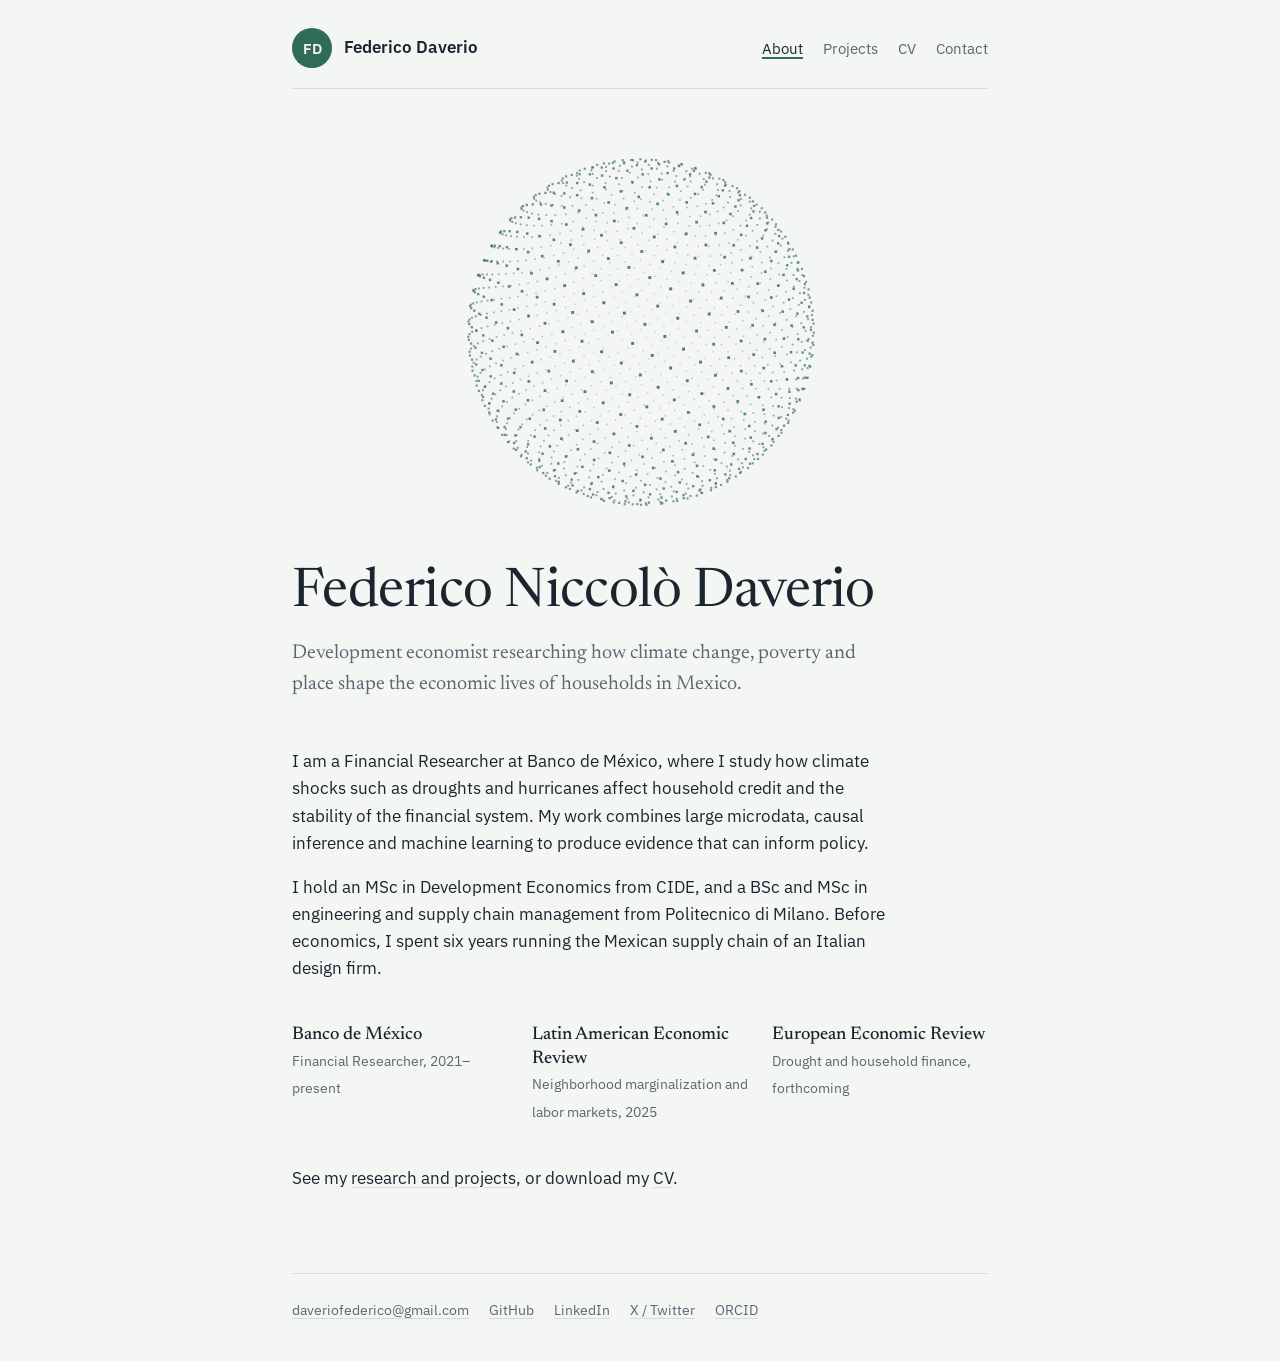
==== index.html @ f8f7b12d "Add files via upload" ====
<!doctype html><html lang="en"><head><meta charset="utf-8"><meta name="viewport" content="width=device-width, initial-scale=1">
<link rel="preconnect" href="https://fonts.googleapis.com"><link rel="preconnect" href="https://fonts.gstatic.com" crossorigin>
<link href="https://fonts.googleapis.com/css2?family=IBM+Plex+Sans:wght@400;500;600&family=Newsreader:opsz,wght@6..72,400;6..72,500&display=swap" rel="stylesheet">
<link rel="stylesheet" href="style.css">
<title>Federico Daverio · Development economist</title>
<meta name="description" content="Development economist at Banco de México researching climate change, poverty, labor markets and financial inclusion in Mexico.">
</head><body><div class="wrap">
<header>
  <a class="brand" href="index.html"><span class="avatar" aria-hidden="true">FD</span>Federico Daverio</a>
  <nav aria-label="Main">
    <a href="index.html" aria-current="page">About</a>
    <a href="projects.html">Projects</a>
    <a href="Federico_Daverio_CV.pdf">CV</a>
    <a href="mailto:daveriofederico@gmail.com">Contact</a>
  </nav>
</header>
<main class="about">
  <canvas id="hero" tabindex="0" role="img" aria-label="Rotating particle shape. Click or press Enter to change its form."></canvas>
  <h1>Federico Niccolò Daverio</h1>
  <p class="lede">Development economist researching how climate change, poverty and place shape the economic lives of households in Mexico.</p>
  <p>I am a Financial Researcher at Banco de México, where I study how climate shocks such as droughts and hurricanes affect household credit and the stability of the financial system. My work combines large microdata, causal inference and machine learning to produce evidence that can inform policy.</p>
  <p>I hold an MSc in Development Economics from CIDE, and a BSc and MSc in engineering and supply chain management from Politecnico di Milano. Before economics, I spent six years running the Mexican supply chain of an Italian design firm.</p>
  <ul class="facts">
    <li><strong>Banco de México</strong><span>Financial Researcher, 2021–present</span></li>
    <li><strong>Latin American Economic Review</strong><span>Neighborhood marginalization and labor markets, 2025</span></li>
    <li><strong>European Economic Review</strong><span>Drought and household finance, forthcoming</span></li>
  </ul>
  <p>See my <a href="projects.html">research and projects</a>, or download my <a href="Federico_Daverio_CV.pdf">CV</a>.</p>
</main>
<footer>
  <a href="mailto:daveriofederico@gmail.com">daveriofederico@gmail.com</a>
  <a href="https://github.com/FedericoDaverio">GitHub</a>
  <a href="https://www.linkedin.com/in/federicodaverio">LinkedIn</a>
  <a href="https://twitter.com/FedeDave1">X / Twitter</a>
  <a href="https://orcid.org/0000-0002-7881-6208">ORCID</a>
</footer>
</div><script src="hero.js"></script></body></html>
---- style.css ----
:root{
  --paper:#F4F6F3; --ink:#1B2530; --muted:#5B6672; --rule:#D5DBD6;
  --agave:#2F6B57; --ochre:#9A6A1E;
  --serif:"Newsreader",Georgia,"Times New Roman",serif;
  --sans:"IBM Plex Sans",system-ui,-apple-system,"Segoe UI",sans-serif;
}
@media (prefers-color-scheme:dark){
  :root{--paper:#141B21;--ink:#E6EAE7;--muted:#9AA5AE;--rule:#2C3640;--agave:#7FBFA6;--ochre:#D9A85A}
}
*{box-sizing:border-box}
html{-webkit-text-size-adjust:100%}
body{margin:0;background:var(--paper);color:var(--ink);font:17px/1.6 var(--sans)}
a{color:inherit;text-decoration-color:var(--rule);text-underline-offset:3px}
a:hover{color:var(--agave);text-decoration-color:currentColor}
:focus-visible{outline:2px solid var(--agave);outline-offset:3px;border-radius:2px}
.wrap{max-width:46rem;margin:0 auto;padding:0 1.25rem}

header{display:flex;flex-wrap:wrap;align-items:center;justify-content:space-between;gap:1rem;padding:1.75rem 0 1.25rem;border-bottom:1px solid var(--rule)}
.brand{display:flex;align-items:center;gap:.75rem;text-decoration:none;font-weight:600}
.avatar{width:40px;height:40px;border-radius:50%;object-fit:cover;background:var(--agave);color:var(--paper);display:grid;place-items:center;font:600 15px var(--sans)}
nav{display:flex;gap:1.25rem;font-size:.95rem}
nav a{text-decoration:none;color:var(--muted)}
nav a[aria-current="page"]{color:var(--ink);text-decoration:underline;text-decoration-color:var(--agave);text-decoration-thickness:2px}

main{padding:3rem 0 4rem}
h1{font:400 clamp(2.4rem,6vw,3.4rem)/1.05 var(--serif);margin:0 0 1rem;letter-spacing:-.01em}
.lede{font:400 1.25rem/1.55 var(--serif);color:var(--muted);max-width:36rem;margin:0 0 3rem}
h2{font:600 .95rem/1.3 var(--sans);color:var(--agave);margin:3rem 0 .25rem;padding-bottom:.5rem;border-bottom:1px solid var(--rule)}

.item{display:grid;grid-template-columns:5.5rem 1fr;gap:1.25rem;padding:1.4rem 0;border-bottom:1px solid var(--rule)}
.year{color:var(--muted);font-size:.9rem;padding-top:.3rem;font-variant-numeric:tabular-nums}
.item h3{font:500 1.3rem/1.3 var(--serif);margin:0 0 .3rem}
.item h3 a{text-decoration:none}
.item h3 a:hover{text-decoration:underline}
.where{font-size:.9rem;color:var(--ochre);margin:0 0 .5rem}
.item p{margin:0;color:var(--ink)}
.tags{display:flex;flex-wrap:wrap;gap:.4rem;margin:.75rem 0 0;padding:0;list-style:none}
.tags li{font-size:.8rem;color:var(--muted);border:1px solid var(--rule);border-radius:999px;padding:.05rem .6rem}
.links{margin-top:.6rem;font-size:.9rem;display:flex;gap:1rem}

.about p{max-width:38rem}
.facts{display:grid;grid-template-columns:repeat(auto-fit,minmax(13rem,1fr));gap:1.5rem;margin:2.5rem 0;padding:0;list-style:none}
.facts strong{display:block;font:500 1.15rem/1.3 var(--serif)}
.facts span{color:var(--muted);font-size:.9rem}

footer{border-top:1px solid var(--rule);padding:1.5rem 0 2.5rem;font-size:.9rem;color:var(--muted);display:flex;flex-wrap:wrap;gap:1.25rem}

@media (max-width:560px){
  .item{grid-template-columns:1fr;gap:.25rem}
  body{font-size:16px}
}

#hero{display:block;width:100%;height:clamp(260px,45vw,420px);margin:-1rem 0 1.5rem;cursor:grab;touch-action:none}
#hero:active{cursor:grabbing}
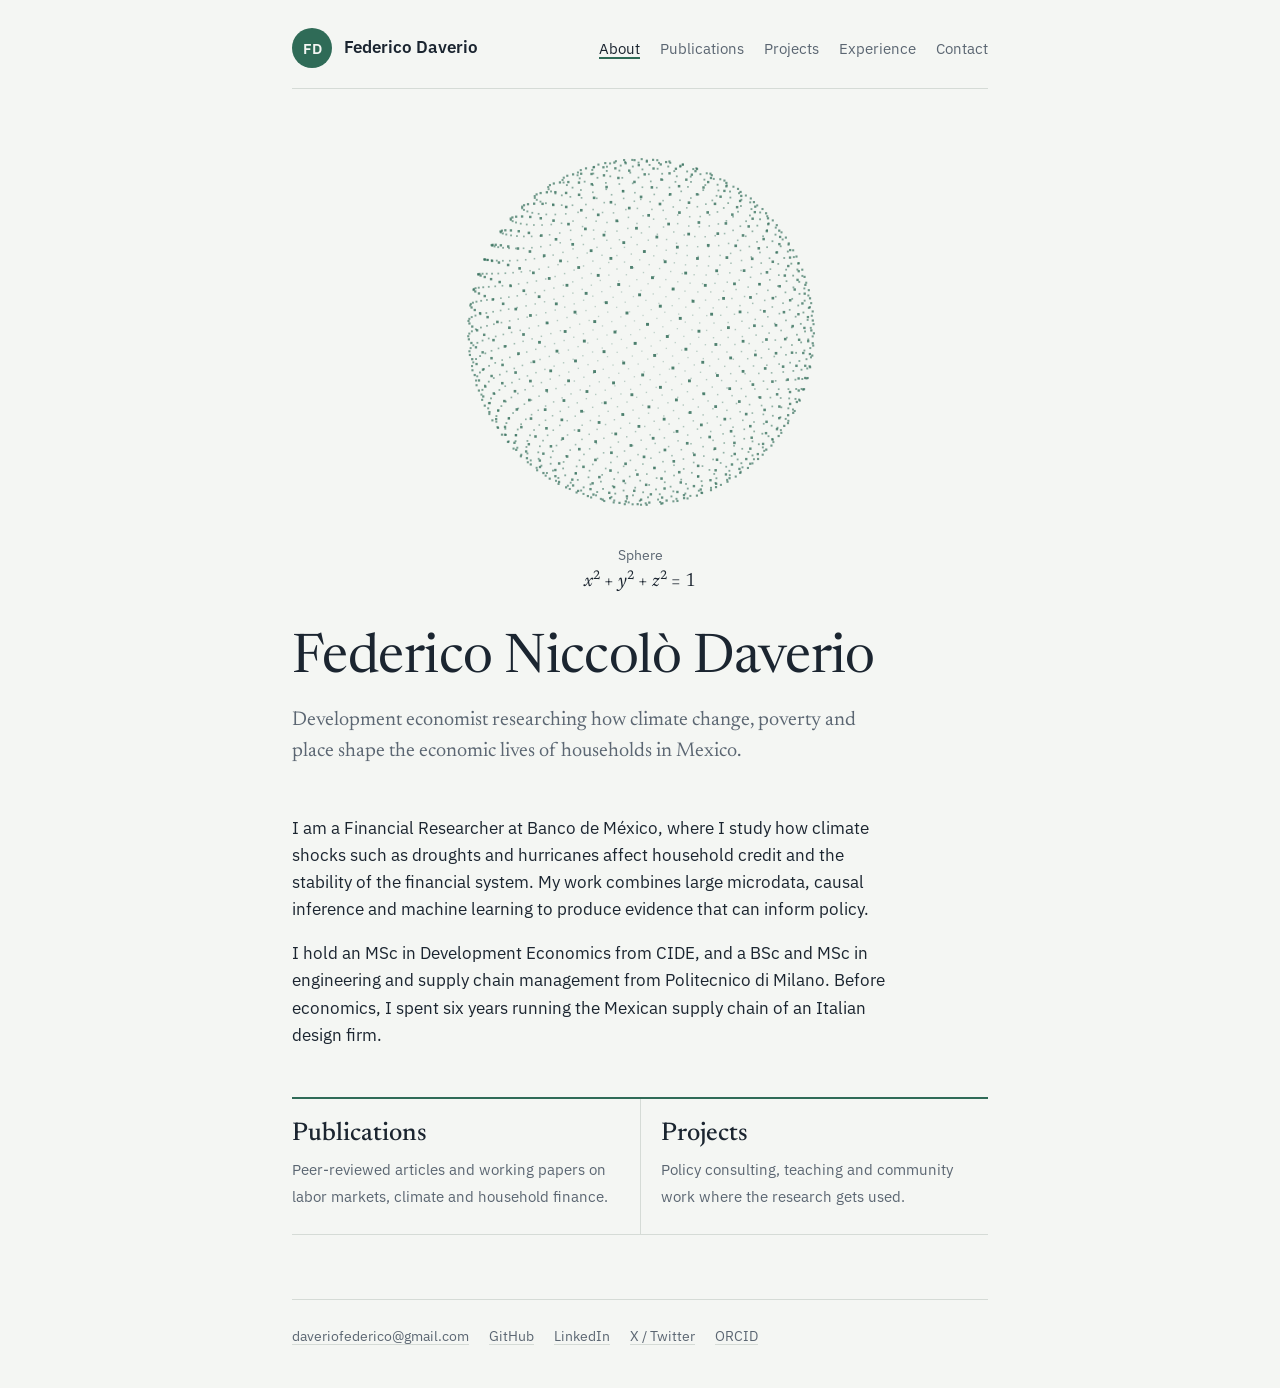
==== commit d11a036e: "Add files via upload" ====
--- a/index.html
+++ b/index.html
@@ -1,31 +1,30 @@
 <!doctype html><html lang="en"><head><meta charset="utf-8"><meta name="viewport" content="width=device-width, initial-scale=1">
 <link rel="preconnect" href="https://fonts.googleapis.com"><link rel="preconnect" href="https://fonts.gstatic.com" crossorigin>
-<link href="https://fonts.googleapis.com/css2?family=IBM+Plex+Sans:wght@400;500;600&family=Newsreader:opsz,wght@6..72,400;6..72,500&display=swap" rel="stylesheet">
-<link rel="stylesheet" href="style.css">
-<title>Federico Daverio · Development economist</title>
-<meta name="description" content="Development economist at Banco de México researching climate change, poverty, labor markets and financial inclusion in Mexico.">
-</head><body><div class="wrap">
+<link href="https://fonts.googleapis.com/css2?family=IBM+Plex+Sans:wght@400;500;600&family=Newsreader:ital,opsz,wght@0,6..72,400;0,6..72,500;1,6..72,400&display=swap" rel="stylesheet">
+<link rel="stylesheet" href="style.css"><title>Federico Daverio · Development economist</title><meta name="description" content="Development economist researching climate change, poverty, labor markets and financial inclusion in Mexico."></head><body><div class="wrap">
 <header>
   <a class="brand" href="index.html"><span class="avatar" aria-hidden="true">FD</span>Federico Daverio</a>
   <nav aria-label="Main">
     <a href="index.html" aria-current="page">About</a>
+    <a href="publications.html">Publications</a>
     <a href="projects.html">Projects</a>
-    <a href="Federico_Daverio_CV.pdf">CV</a>
+    <a href="experience.html">Experience</a>
     <a href="mailto:daveriofederico@gmail.com">Contact</a>
   </nav>
 </header>
 <main class="about">
-  <canvas id="hero" tabindex="0" role="img" aria-label="Rotating particle shape. Click or press Enter to change its form."></canvas>
+  <figure class="hero">
+    <canvas id="hero" tabindex="0" role="img" aria-label="Rotating particle shape. Click or press Enter to change its form."></canvas>
+    <figcaption aria-live="polite"><span id="shape-name">Sphere</span><span id="shape-eq" class="eq"><i>x</i><sup>2</sup> + <i>y</i><sup>2</sup> + <i>z</i><sup>2</sup> = 1</span></figcaption>
+  </figure>
   <h1>Federico Niccolò Daverio</h1>
   <p class="lede">Development economist researching how climate change, poverty and place shape the economic lives of households in Mexico.</p>
   <p>I am a Financial Researcher at Banco de México, where I study how climate shocks such as droughts and hurricanes affect household credit and the stability of the financial system. My work combines large microdata, causal inference and machine learning to produce evidence that can inform policy.</p>
   <p>I hold an MSc in Development Economics from CIDE, and a BSc and MSc in engineering and supply chain management from Politecnico di Milano. Before economics, I spent six years running the Mexican supply chain of an Italian design firm.</p>
-  <ul class="facts">
-    <li><strong>Banco de México</strong><span>Financial Researcher, 2021–present</span></li>
-    <li><strong>Latin American Economic Review</strong><span>Neighborhood marginalization and labor markets, 2025</span></li>
-    <li><strong>European Economic Review</strong><span>Drought and household finance, forthcoming</span></li>
-  </ul>
-  <p>See my <a href="projects.html">research and projects</a>, or download my <a href="Federico_Daverio_CV.pdf">CV</a>.</p>
+  <div class="doors">
+    <a href="publications.html"><strong>Publications</strong><span>Peer-reviewed articles and working papers on labor markets, climate and household finance.</span></a>
+    <a href="projects.html"><strong>Projects</strong><span>Policy consulting, teaching and community work where the research gets used.</span></a>
+  </div>
 </main>
 <footer>
   <a href="mailto:daveriofederico@gmail.com">daveriofederico@gmail.com</a>
@@ -33,5 +32,6 @@
   <a href="https://www.linkedin.com/in/federicodaverio">LinkedIn</a>
   <a href="https://twitter.com/FedeDave1">X / Twitter</a>
   <a href="https://orcid.org/0000-0002-7881-6208">ORCID</a>
-</footer>
-</div><script src="hero.js"></script></body></html>
+</footer></div>
+<script src="hero.js"></script>
+</body></html>
--- a/style.css
+++ b/style.css
@@ -52,3 +52,28 @@
 
 #hero{display:block;width:100%;height:clamp(260px,45vw,420px);margin:-1rem 0 1.5rem;cursor:grab;touch-action:none}
 #hero:active{cursor:grabbing}
+
+.hero{margin:0 0 2rem}
+.hero #hero{margin:-1rem 0 .25rem}
+.hero figcaption{display:flex;flex-direction:column;align-items:center;gap:.15rem;text-align:center;min-height:3.4rem}
+#shape-name{font-size:.85rem;color:var(--muted)}
+.eq{font:400 1.2rem/1.4 var(--serif);color:var(--ink)}
+.eq sup{font-size:.65em;line-height:0}
+.ov{text-decoration:overline}
+
+.doors{display:grid;grid-template-columns:repeat(auto-fit,minmax(15rem,1fr));gap:0;margin:3rem 0 0;border-top:2px solid var(--agave)}
+.doors a{display:block;padding:1.25rem 1.25rem 1.5rem 0;text-decoration:none;border-bottom:1px solid var(--rule)}
+.doors a+a{padding-left:1.25rem;border-left:1px solid var(--rule)}
+.doors strong{display:block;font:500 1.6rem/1.2 var(--serif);margin-bottom:.4rem}
+.doors span{color:var(--muted);font-size:.95rem}
+.doors a:hover strong{color:var(--agave)}
+@media (max-width:560px){.doors a+a{padding-left:0;border-left:0}}
+
+.skills{display:grid;grid-template-columns:7rem 1fr;gap:.75rem 1.25rem;margin:1.25rem 0 0}
+.skills dt{color:var(--muted);font-size:.9rem;padding-top:.1rem}
+.skills dd{margin:0}
+@media (max-width:560px){.skills{grid-template-columns:1fr;gap:.1rem}.skills dd{margin-bottom:.75rem}}
+
+.download{margin:3rem 0 0}
+.download a{display:inline-block;font-weight:600;color:var(--paper);background:var(--agave);padding:.7rem 1.2rem;border-radius:4px;text-decoration:none}
+.download a:hover{color:var(--paper);filter:brightness(1.1)}
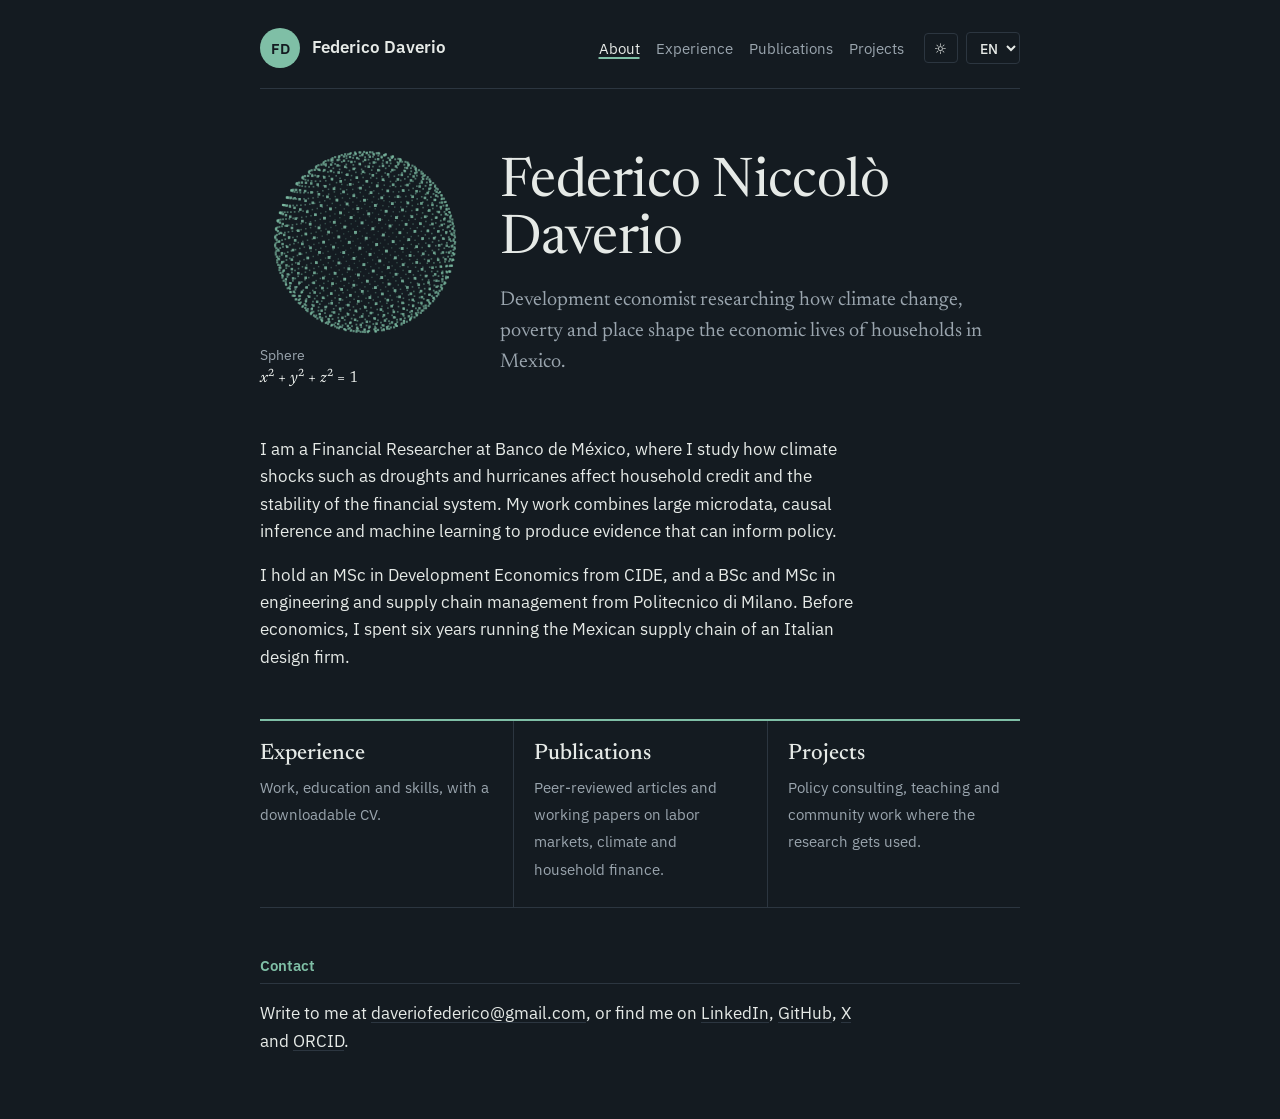
==== commit 85f7d704: "Add files via upload" ====
--- a/index.html
+++ b/index.html
@@ -1,37 +1,43 @@
 <!doctype html><html lang="en"><head><meta charset="utf-8"><meta name="viewport" content="width=device-width, initial-scale=1">
+<script>(function(){try{var t=localStorage.getItem('theme')||'dark';document.documentElement.dataset.theme=t;}catch(e){document.documentElement.dataset.theme='dark';}})();</script>
 <link rel="preconnect" href="https://fonts.googleapis.com"><link rel="preconnect" href="https://fonts.gstatic.com" crossorigin>
 <link href="https://fonts.googleapis.com/css2?family=IBM+Plex+Sans:wght@400;500;600&family=Newsreader:ital,opsz,wght@0,6..72,400;0,6..72,500;1,6..72,400&display=swap" rel="stylesheet">
 <link rel="stylesheet" href="style.css"><title>Federico Daverio · Development economist</title><meta name="description" content="Development economist researching climate change, poverty, labor markets and financial inclusion in Mexico."></head><body><div class="wrap">
 <header>
   <a class="brand" href="index.html"><span class="avatar" aria-hidden="true">FD</span>Federico Daverio</a>
   <nav aria-label="Main">
-    <a href="index.html" aria-current="page">About</a>
-    <a href="publications.html">Publications</a>
-    <a href="projects.html">Projects</a>
-    <a href="experience.html">Experience</a>
-    <a href="mailto:daveriofederico@gmail.com">Contact</a>
+    <a href="index.html" data-i18n="nav.about" aria-current="page">About</a>
+    <a href="experience.html" data-i18n="nav.exp">Experience</a>
+    <a href="publications.html" data-i18n="nav.pub">Publications</a>
+    <a href="projects.html" data-i18n="nav.proj">Projects</a>
   </nav>
+  <div class="controls">
+    <button type="button" id="theme-toggle" aria-label="Light mode" title="Light mode">&#9788;</button>
+    <label class="sr" for="lang">Language</label>
+    <select id="lang" aria-label="Language"><option value="en">EN</option><option value="es">ES</option><option value="it">IT</option></select>
+  </div>
 </header>
 <main class="about">
-  <figure class="hero">
-    <canvas id="hero" tabindex="0" role="img" aria-label="Rotating particle shape. Click or press Enter to change its form."></canvas>
-    <figcaption aria-live="polite"><span id="shape-name">Sphere</span><span id="shape-eq" class="eq"><i>x</i><sup>2</sup> + <i>y</i><sup>2</sup> + <i>z</i><sup>2</sup> = 1</span></figcaption>
-  </figure>
-  <h1>Federico Niccolò Daverio</h1>
-  <p class="lede">Development economist researching how climate change, poverty and place shape the economic lives of households in Mexico.</p>
-  <p>I am a Financial Researcher at Banco de México, where I study how climate shocks such as droughts and hurricanes affect household credit and the stability of the financial system. My work combines large microdata, causal inference and machine learning to produce evidence that can inform policy.</p>
-  <p>I hold an MSc in Development Economics from CIDE, and a BSc and MSc in engineering and supply chain management from Politecnico di Milano. Before economics, I spent six years running the Mexican supply chain of an Italian design firm.</p>
+  <div class="intro">
+    <figure class="hero">
+      <canvas id="hero" tabindex="0" role="img" aria-label="Rotating particle shape. Click or press Enter to change its form."></canvas>
+      <figcaption aria-live="polite"><span id="shape-name">Sphere</span><span id="shape-eq" class="eq"><i>x</i><sup>2</sup> + <i>y</i><sup>2</sup> + <i>z</i><sup>2</sup> = 1</span></figcaption>
+    </figure>
+    <div>
+      <h1>Federico Niccolò Daverio</h1>
+      <p class="lede" data-i18n="home.lede">Development economist researching how climate change, poverty and place shape the economic lives of households in Mexico.</p>
+    </div>
+  </div>
+  <p data-i18n="home.p1">I am a Financial Researcher at Banco de México, where I study how climate shocks such as droughts and hurricanes affect household credit and the stability of the financial system. My work combines large microdata, causal inference and machine learning to produce evidence that can inform policy.</p>
+  <p data-i18n="home.p2">I hold an MSc in Development Economics from CIDE, and a BSc and MSc in engineering and supply chain management from Politecnico di Milano. Before economics, I spent six years running the Mexican supply chain of an Italian design firm.</p>
   <div class="doors">
-    <a href="publications.html"><strong>Publications</strong><span>Peer-reviewed articles and working papers on labor markets, climate and household finance.</span></a>
-    <a href="projects.html"><strong>Projects</strong><span>Policy consulting, teaching and community work where the research gets used.</span></a>
+    <a href="experience.html"><strong data-i18n="door.exp.t">Experience</strong><span data-i18n="door.exp.d">Work, education and skills, with a downloadable CV.</span></a>
+    <a href="publications.html"><strong data-i18n="door.pub.t">Publications</strong><span data-i18n="door.pub.d">Peer-reviewed articles and working papers on labor markets, climate and household finance.</span></a>
+    <a href="projects.html"><strong data-i18n="door.proj.t">Projects</strong><span data-i18n="door.proj.d">Policy consulting, teaching and community work where the research gets used.</span></a>
   </div>
+  <section class="contact" aria-labelledby="contact"><h2 data-i18n="h.contact" id="contact">Contact</h2>
+    <p data-i18n="home.contact">Write to me at <a href="mailto:daveriofederico@gmail.com">daveriofederico@gmail.com</a>, or find me on <a href="https://www.linkedin.com/in/federicodaverio">LinkedIn</a>, <a href="https://github.com/FedericoDaverio">GitHub</a>, <a href="https://twitter.com/FedeDave1">X</a> and <a href="https://orcid.org/0000-0002-7881-6208">ORCID</a>.</p>
+  </section>
 </main>
-<footer>
-  <a href="mailto:daveriofederico@gmail.com">daveriofederico@gmail.com</a>
-  <a href="https://github.com/FedericoDaverio">GitHub</a>
-  <a href="https://www.linkedin.com/in/federicodaverio">LinkedIn</a>
-  <a href="https://twitter.com/FedeDave1">X / Twitter</a>
-  <a href="https://orcid.org/0000-0002-7881-6208">ORCID</a>
-</footer></div>
-<script src="hero.js"></script>
-</body></html>
+</div>
+<script src="i18n.js"></script><script src="hero.js"></script></body></html>
--- a/style.css
+++ b/style.css
@@ -1,24 +1,23 @@
 :root{
-  --paper:#F4F6F3; --ink:#1B2530; --muted:#5B6672; --rule:#D5DBD6;
-  --agave:#2F6B57; --ochre:#9A6A1E;
+  --paper:#141B21; --ink:#E6EAE7; --muted:#9AA5AE; --rule:#2C3640;
+  --agave:#7FBFA6; --ochre:#D9A85A;
   --serif:"Newsreader",Georgia,"Times New Roman",serif;
   --sans:"IBM Plex Sans",system-ui,-apple-system,"Segoe UI",sans-serif;
+  color-scheme:dark;
 }
-@media (prefers-color-scheme:dark){
-  :root{--paper:#141B21;--ink:#E6EAE7;--muted:#9AA5AE;--rule:#2C3640;--agave:#7FBFA6;--ochre:#D9A85A}
-}
+:root[data-theme="light"]{--paper:#F4F6F3;--ink:#1B2530;--muted:#5B6672;--rule:#D5DBD6;--agave:#2F6B57;--ochre:#9A6A1E;color-scheme:light}
 *{box-sizing:border-box}
 html{-webkit-text-size-adjust:100%}
 body{margin:0;background:var(--paper);color:var(--ink);font:17px/1.6 var(--sans)}
 a{color:inherit;text-decoration-color:var(--rule);text-underline-offset:3px}
 a:hover{color:var(--agave);text-decoration-color:currentColor}
 :focus-visible{outline:2px solid var(--agave);outline-offset:3px;border-radius:2px}
-.wrap{max-width:46rem;margin:0 auto;padding:0 1.25rem}
+.wrap{max-width:50rem;margin:0 auto;padding:0 1.25rem}
 
 header{display:flex;flex-wrap:wrap;align-items:center;justify-content:space-between;gap:1rem;padding:1.75rem 0 1.25rem;border-bottom:1px solid var(--rule)}
 .brand{display:flex;align-items:center;gap:.75rem;text-decoration:none;font-weight:600}
 .avatar{width:40px;height:40px;border-radius:50%;object-fit:cover;background:var(--agave);color:var(--paper);display:grid;place-items:center;font:600 15px var(--sans)}
-nav{display:flex;gap:1.25rem;font-size:.95rem}
+nav{display:flex;flex-wrap:wrap;gap:.4rem 1.1rem;font-size:.95rem}
 nav a{text-decoration:none;color:var(--muted)}
 nav a[aria-current="page"]{color:var(--ink);text-decoration:underline;text-decoration-color:var(--agave);text-decoration-thickness:2px}
 
@@ -50,21 +49,23 @@
   body{font-size:16px}
 }
 
-#hero{display:block;width:100%;height:clamp(260px,45vw,420px);margin:-1rem 0 1.5rem;cursor:grab;touch-action:none}
+#hero{display:block;width:100%;aspect-ratio:1;cursor:grab;touch-action:none}
 #hero:active{cursor:grabbing}
 
-.hero{margin:0 0 2rem}
-.hero #hero{margin:-1rem 0 .25rem}
-.hero figcaption{display:flex;flex-direction:column;align-items:center;gap:.15rem;text-align:center;min-height:3.4rem}
+.intro{display:grid;grid-template-columns:13rem 1fr;gap:2rem;align-items:center;margin:0 0 2.5rem}
+.intro .lede{margin:0}
+.hero{margin:0}
+.hero figcaption{display:flex;flex-direction:column;gap:.1rem;min-height:3.2rem}
+@media (max-width:640px){.intro{grid-template-columns:1fr;gap:1rem}.hero{max-width:12rem}}
 #shape-name{font-size:.85rem;color:var(--muted)}
-.eq{font:400 1.2rem/1.4 var(--serif);color:var(--ink)}
+.eq{font:400 1rem/1.35 var(--serif);color:var(--ink)}
 .eq sup{font-size:.65em;line-height:0}
 .ov{text-decoration:overline}
 
-.doors{display:grid;grid-template-columns:repeat(auto-fit,minmax(15rem,1fr));gap:0;margin:3rem 0 0;border-top:2px solid var(--agave)}
+.doors{display:grid;grid-template-columns:repeat(auto-fit,minmax(12rem,1fr));gap:0;margin:3rem 0 0;border-top:2px solid var(--agave)}
 .doors a{display:block;padding:1.25rem 1.25rem 1.5rem 0;text-decoration:none;border-bottom:1px solid var(--rule)}
 .doors a+a{padding-left:1.25rem;border-left:1px solid var(--rule)}
-.doors strong{display:block;font:500 1.6rem/1.2 var(--serif);margin-bottom:.4rem}
+.doors strong{display:block;font:500 1.4rem/1.2 var(--serif);margin-bottom:.4rem}
 .doors span{color:var(--muted);font-size:.95rem}
 .doors a:hover strong{color:var(--agave)}
 @media (max-width:560px){.doors a+a{padding-left:0;border-left:0}}
@@ -77,3 +78,16 @@
 .download{margin:3rem 0 0}
 .download a{display:inline-block;font-weight:600;color:var(--paper);background:var(--agave);padding:.7rem 1.2rem;border-radius:4px;text-decoration:none}
 .download a:hover{color:var(--paper);filter:brightness(1.1)}
+
+.contact p{margin:1rem 0 0}
+
+.controls{display:flex;align-items:center;gap:.5rem}
+.controls button,.controls select{font:500 .9rem var(--sans);color:var(--ink);background:transparent;border:1px solid var(--rule);border-radius:4px;padding:.3rem .6rem;cursor:pointer}
+.controls select{padding-right:.3rem}
+.controls button:hover,.controls select:hover{border-color:var(--agave)}
+.controls option{background:var(--paper);color:var(--ink)}
+.sr{position:absolute;width:1px;height:1px;overflow:hidden;clip:rect(0 0 0 0);white-space:nowrap}
+@media (max-width:800px){header{display:grid;grid-template-columns:1fr auto;row-gap:.9rem}header nav{grid-column:1/-1;grid-row:2}}
+@media (min-width:801px){header{flex-wrap:nowrap;gap:1.25rem}header nav{margin-left:auto;flex-wrap:nowrap;gap:1rem}.brand{white-space:nowrap}}
+nav a{white-space:nowrap}
+@media (max-width:420px){nav{gap:.35rem .85rem;font-size:.88rem}}
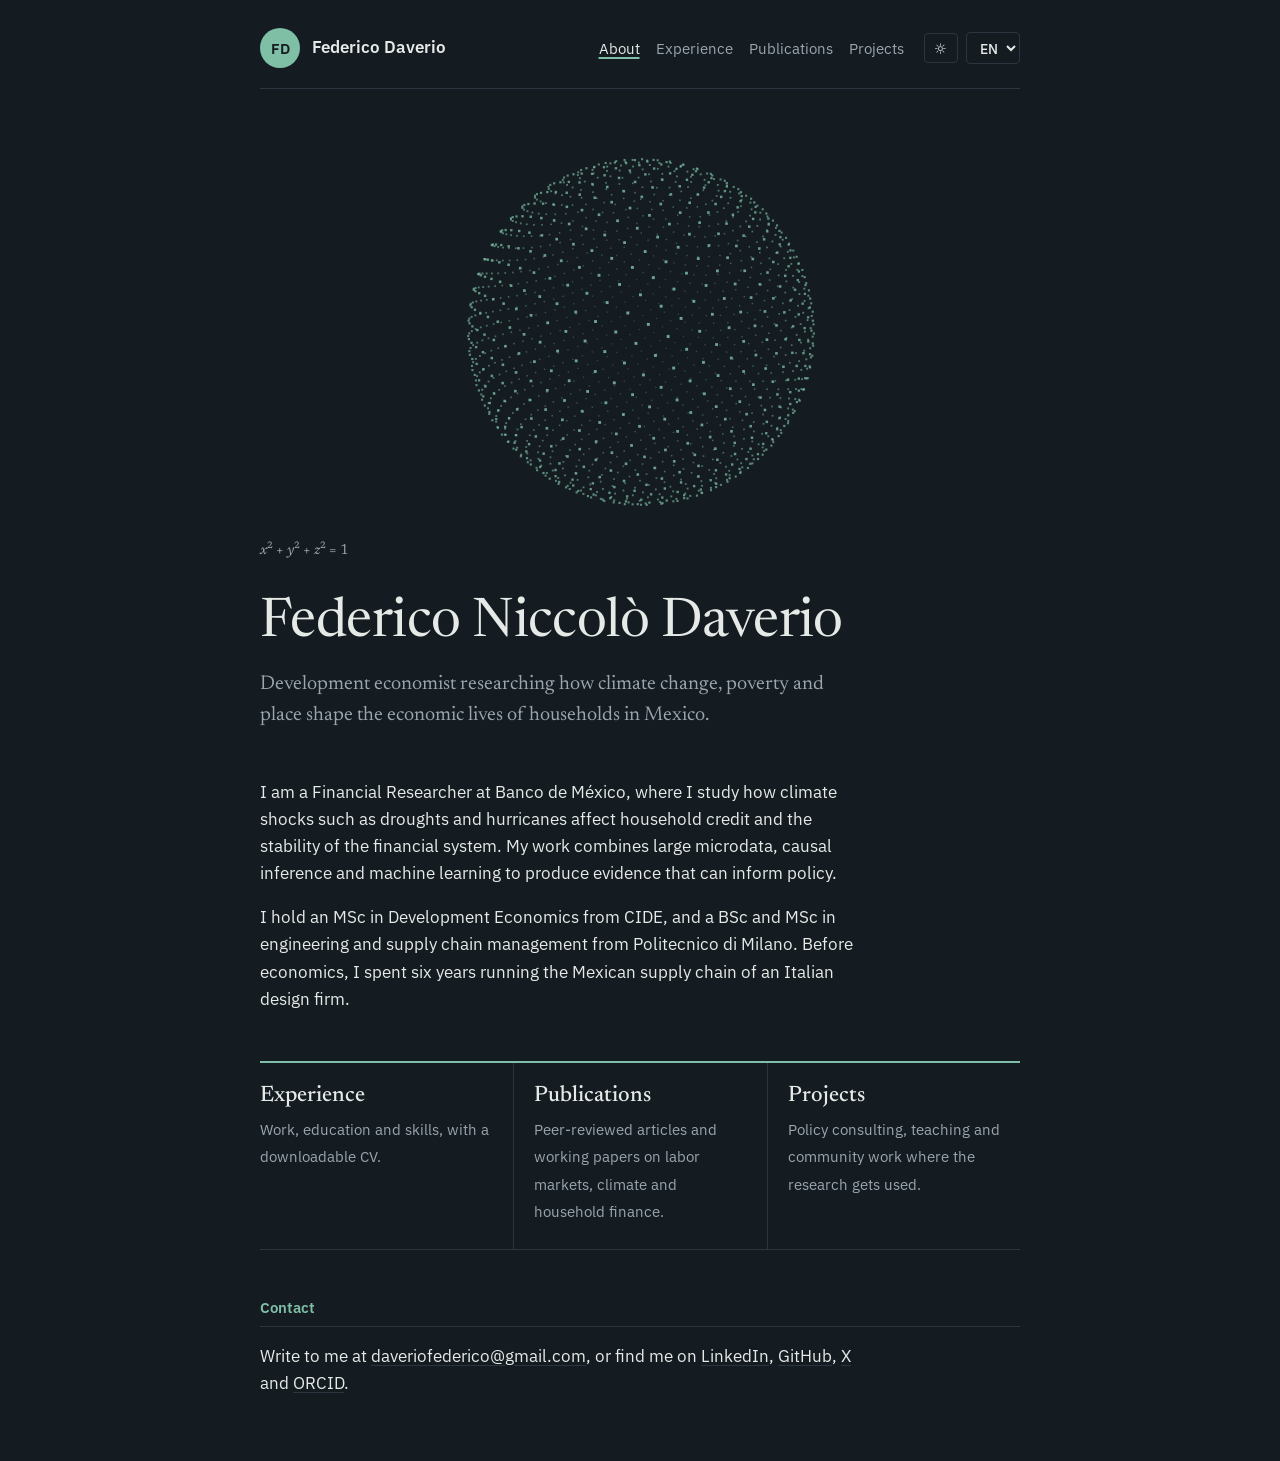
==== commit d7398644: "Add files via upload" ====
--- a/index.html
+++ b/index.html
@@ -18,16 +18,12 @@
   </div>
 </header>
 <main class="about">
-  <div class="intro">
-    <figure class="hero">
-      <canvas id="hero" tabindex="0" role="img" aria-label="Rotating particle shape. Click or press Enter to change its form."></canvas>
-      <figcaption aria-live="polite"><span id="shape-name">Sphere</span><span id="shape-eq" class="eq"><i>x</i><sup>2</sup> + <i>y</i><sup>2</sup> + <i>z</i><sup>2</sup> = 1</span></figcaption>
-    </figure>
-    <div>
-      <h1>Federico Niccolò Daverio</h1>
-      <p class="lede" data-i18n="home.lede">Development economist researching how climate change, poverty and place shape the economic lives of households in Mexico.</p>
-    </div>
-  </div>
+  <figure class="hero">
+    <canvas id="hero" tabindex="0" role="img" aria-label="Rotating particle shape. Click or press Enter to change its form."></canvas>
+    <figcaption id="shape-eq" class="eq" aria-live="polite"><i>x</i><sup>2</sup> + <i>y</i><sup>2</sup> + <i>z</i><sup>2</sup> = 1</figcaption>
+  </figure>
+  <h1>Federico Niccolò Daverio</h1>
+  <p class="lede" data-i18n="home.lede">Development economist researching how climate change, poverty and place shape the economic lives of households in Mexico.</p>
   <p data-i18n="home.p1">I am a Financial Researcher at Banco de México, where I study how climate shocks such as droughts and hurricanes affect household credit and the stability of the financial system. My work combines large microdata, causal inference and machine learning to produce evidence that can inform policy.</p>
   <p data-i18n="home.p2">I hold an MSc in Development Economics from CIDE, and a BSc and MSc in engineering and supply chain management from Politecnico di Milano. Before economics, I spent six years running the Mexican supply chain of an Italian design firm.</p>
   <div class="doors">
--- a/style.css
+++ b/style.css
@@ -49,16 +49,12 @@
   body{font-size:16px}
 }
 
-#hero{display:block;width:100%;aspect-ratio:1;cursor:grab;touch-action:none}
+#hero{display:block;width:100%;height:clamp(260px,45vw,420px);cursor:grab;touch-action:none}
 #hero:active{cursor:grabbing}
 
-.intro{display:grid;grid-template-columns:13rem 1fr;gap:2rem;align-items:center;margin:0 0 2.5rem}
-.intro .lede{margin:0}
-.hero{margin:0}
-.hero figcaption{display:flex;flex-direction:column;gap:.1rem;min-height:3.2rem}
-@media (max-width:640px){.intro{grid-template-columns:1fr;gap:1rem}.hero{max-width:12rem}}
-#shape-name{font-size:.85rem;color:var(--muted)}
-.eq{font:400 1rem/1.35 var(--serif);color:var(--ink)}
+.hero{margin:-1rem 0 2rem}
+.hero figcaption{text-align:left;min-height:1.4rem}
+.eq{font:400 .9rem/1.4 var(--serif);color:var(--muted)}
 .eq sup{font-size:.65em;line-height:0}
 .ov{text-decoration:overline}
 
